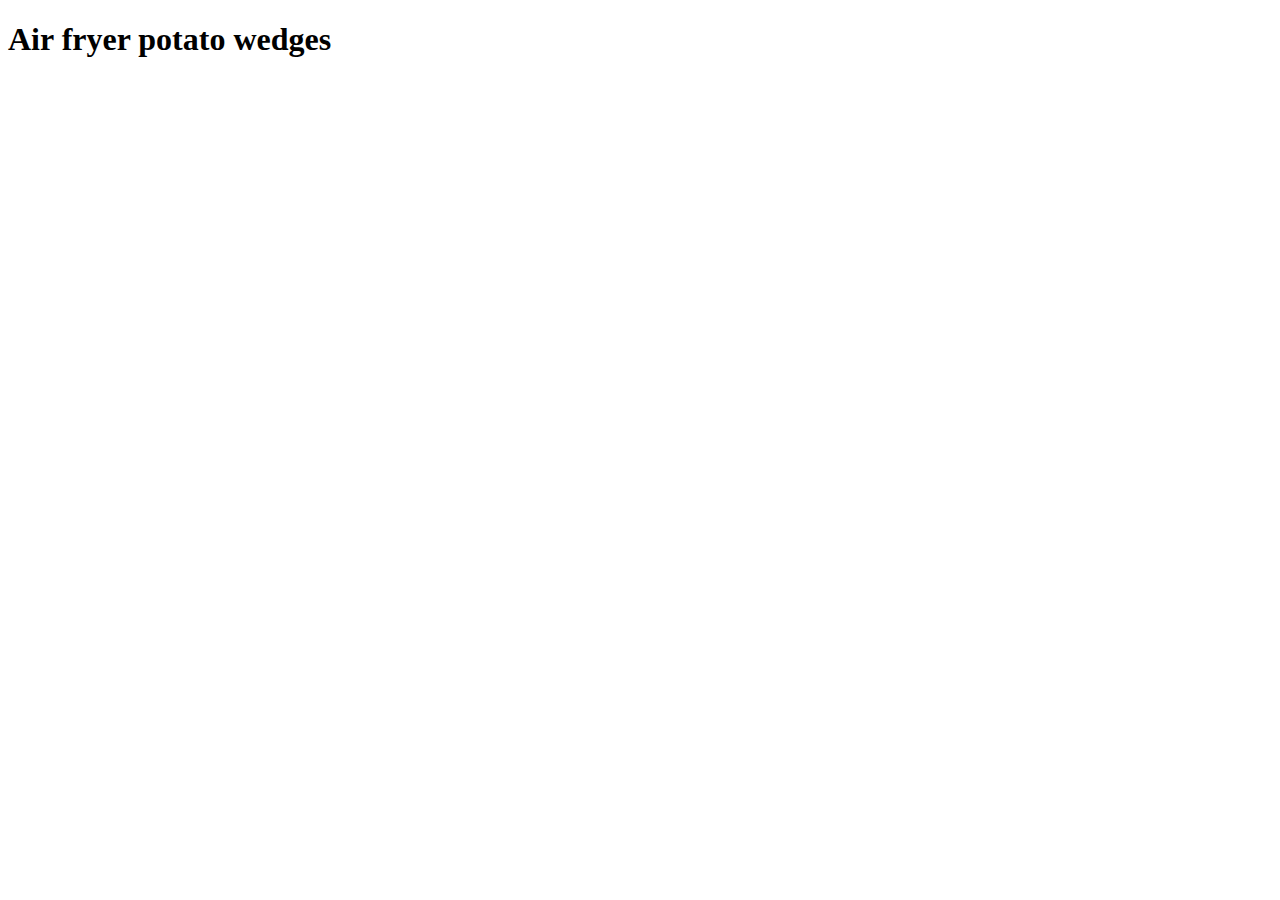
==== recipes-list/air-fryer-potato-wedges.html @ a1a80511 "Created index and created a folder that will contain recipes" ====
<!DOCTYPE html>
<html lang="en">
<head>
    <meta charset="UTF-8">
    <meta http-equiv="X-UA-Compatible" content="IE=edge">
    <meta name="viewport" content="width=device-width, initial-scale=1.0">
    <title>Document</title>
</head>
<body>
    <h1>Air fryer potato wedges</h1>
</body>
</html>
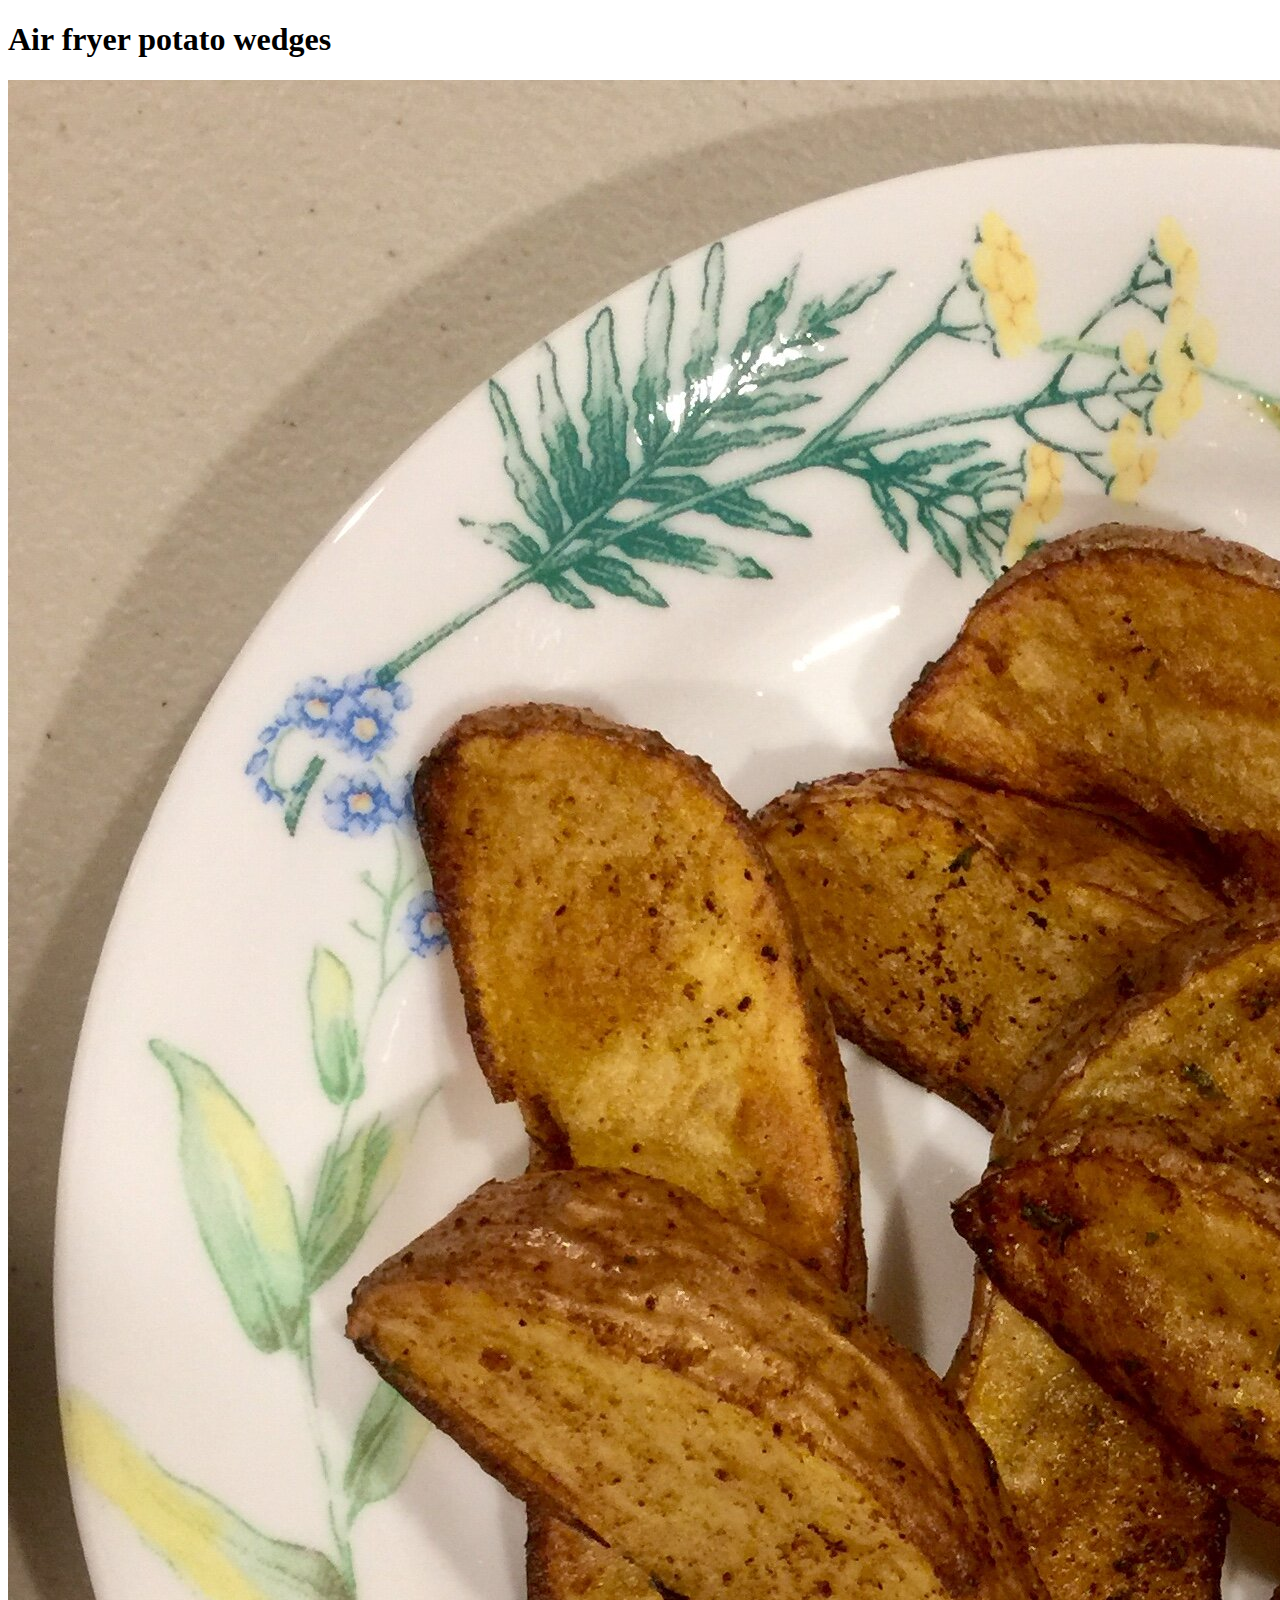
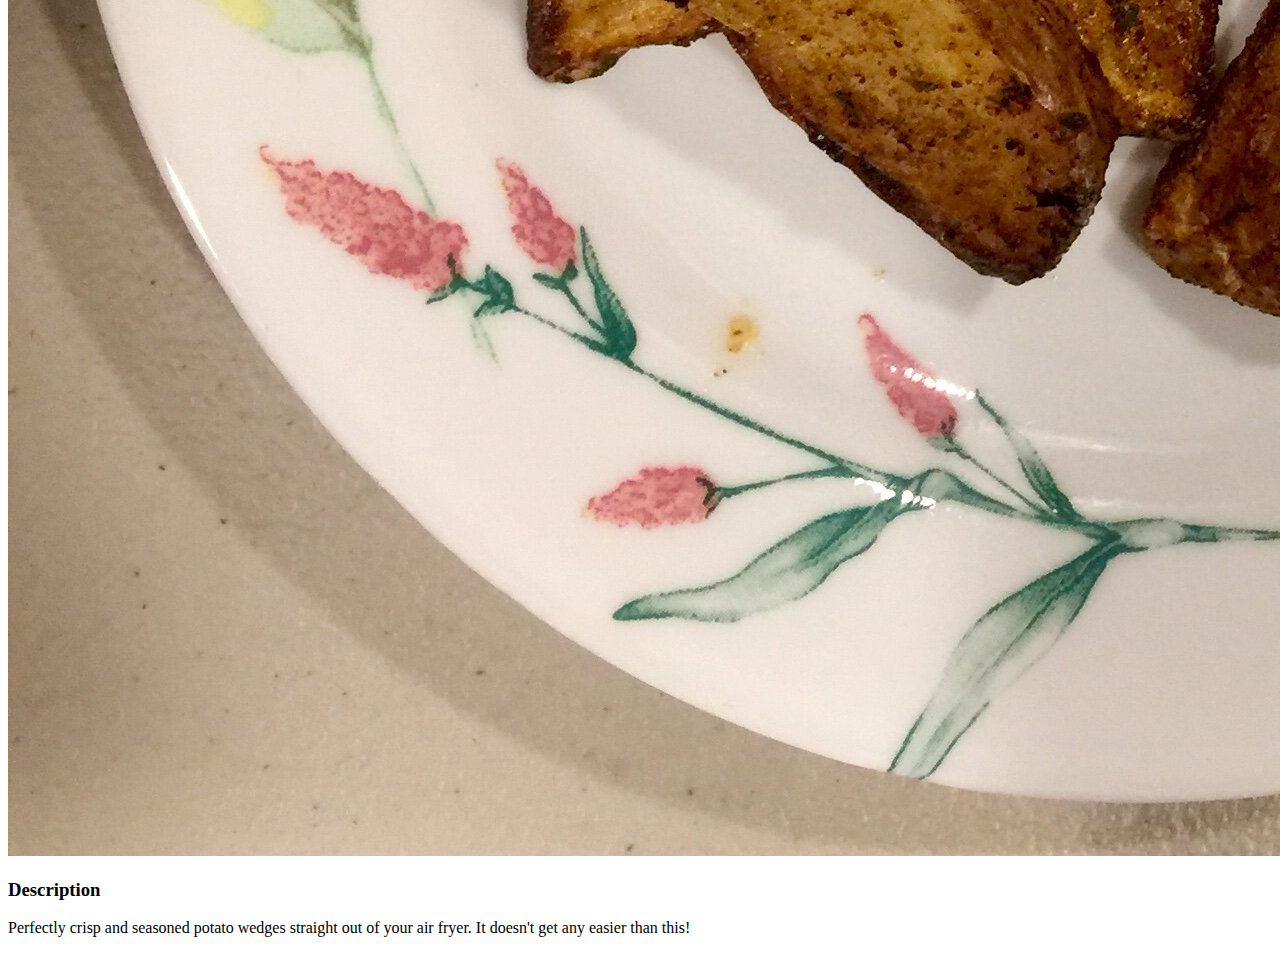
==== commit 93d5990f: "Added link to first recipe, added image and description" ====
--- a/recipes-list/air-fryer-potato-wedges.html
+++ b/recipes-list/air-fryer-potato-wedges.html
@@ -8,5 +8,9 @@
 </head>
 <body>
     <h1>Air fryer potato wedges</h1>
+    <img src="../images/air-fryer-potato-wedges.jpg" alt="air-fryer-potato-wedges">
+    <h3>Description</h3>
+    <p>Perfectly crisp and seasoned potato wedges straight out of your air fryer. It doesn't get any easier than this!</p>
+    
 </body>
 </html>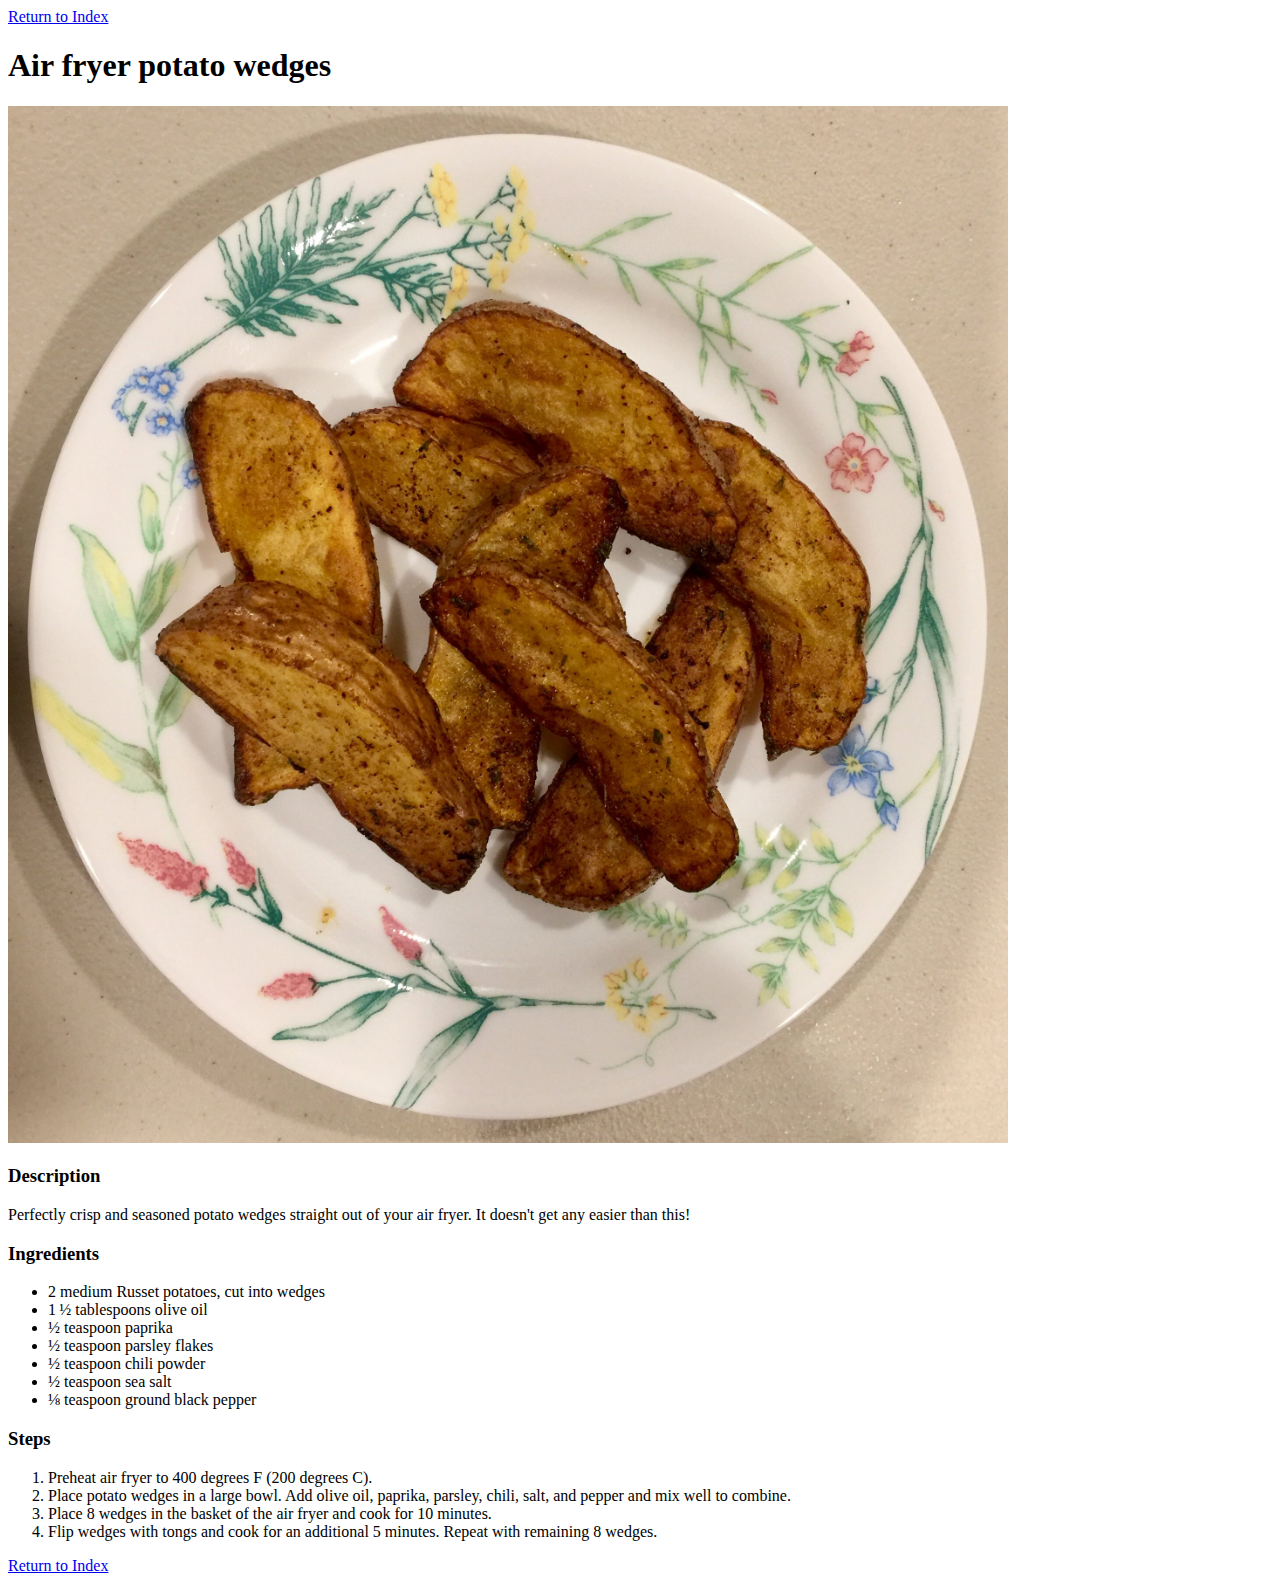
==== commit 72153cdc: "Created styles.css and added information for potato recipe" ====
--- a/recipes-list/air-fryer-potato-wedges.html
+++ b/recipes-list/air-fryer-potato-wedges.html
@@ -1,16 +1,43 @@
 <!DOCTYPE html>
 <html lang="en">
-<head>
-    <meta charset="UTF-8">
-    <meta http-equiv="X-UA-Compatible" content="IE=edge">
-    <meta name="viewport" content="width=device-width, initial-scale=1.0">
+  <head>
+    <meta charset="UTF-8" />
+    <meta http-equiv="X-UA-Compatible" content="IE=edge" />
+    <meta name="viewport" content="width=device-width, initial-scale=1.0" />
     <title>Document</title>
-</head>
-<body>
+    <link rel="stylesheet" href="../styles.css" />
+  </head>
+  <body>
+      <a href="../index.html">Return to Index</a>
     <h1>Air fryer potato wedges</h1>
-    <img src="../images/air-fryer-potato-wedges.jpg" alt="air-fryer-potato-wedges">
+    <img
+      src="../images/air-fryer-potato-wedges.jpg"
+      alt="air-fryer-potato-wedges"
+      class="recipe-image"
+    />
     <h3>Description</h3>
-    <p>Perfectly crisp and seasoned potato wedges straight out of your air fryer. It doesn't get any easier than this!</p>
-    
-</body>
-</html>+    <p>
+      Perfectly crisp and seasoned potato wedges straight out of your air fryer.
+      It doesn't get any easier than this!
+    </p>
+    <h3>Ingredients</h3>
+    <ul>
+      <li>2 medium Russet potatoes, cut into wedges</li>
+      <li>1 ½ tablespoons olive oil</li>
+      <li>½ teaspoon paprika</li>
+      <li>½ teaspoon parsley flakes</li>
+      <li>½ teaspoon chili powder</li>
+      <li>½ teaspoon sea salt</li>
+      <li>⅛ teaspoon ground black pepper</li>
+    </ul>
+    <h3>Steps</h3>
+    <ol>
+        <li>Preheat air fryer to 400 degrees F (200 degrees C).</li>
+        <li>Place potato wedges in a large bowl. Add olive oil, paprika, parsley, chili, salt, and pepper and mix well to combine.</li>
+        <li>Place 8 wedges in the basket of the air fryer and cook for 10 minutes.</li>
+        <li>Flip wedges with tongs and cook for an additional 5 minutes. Repeat with remaining 8 wedges.</li>
+    </ol>
+    <a href="../index.html">Return to Index</a>
+  </body>
+</html>
+
--- a/styles.css
+++ b/styles.css
@@ -0,0 +1,5 @@
+.recipe-image{
+    width: 80vw;
+    max-width: 1000px;
+    height:auto;
+}